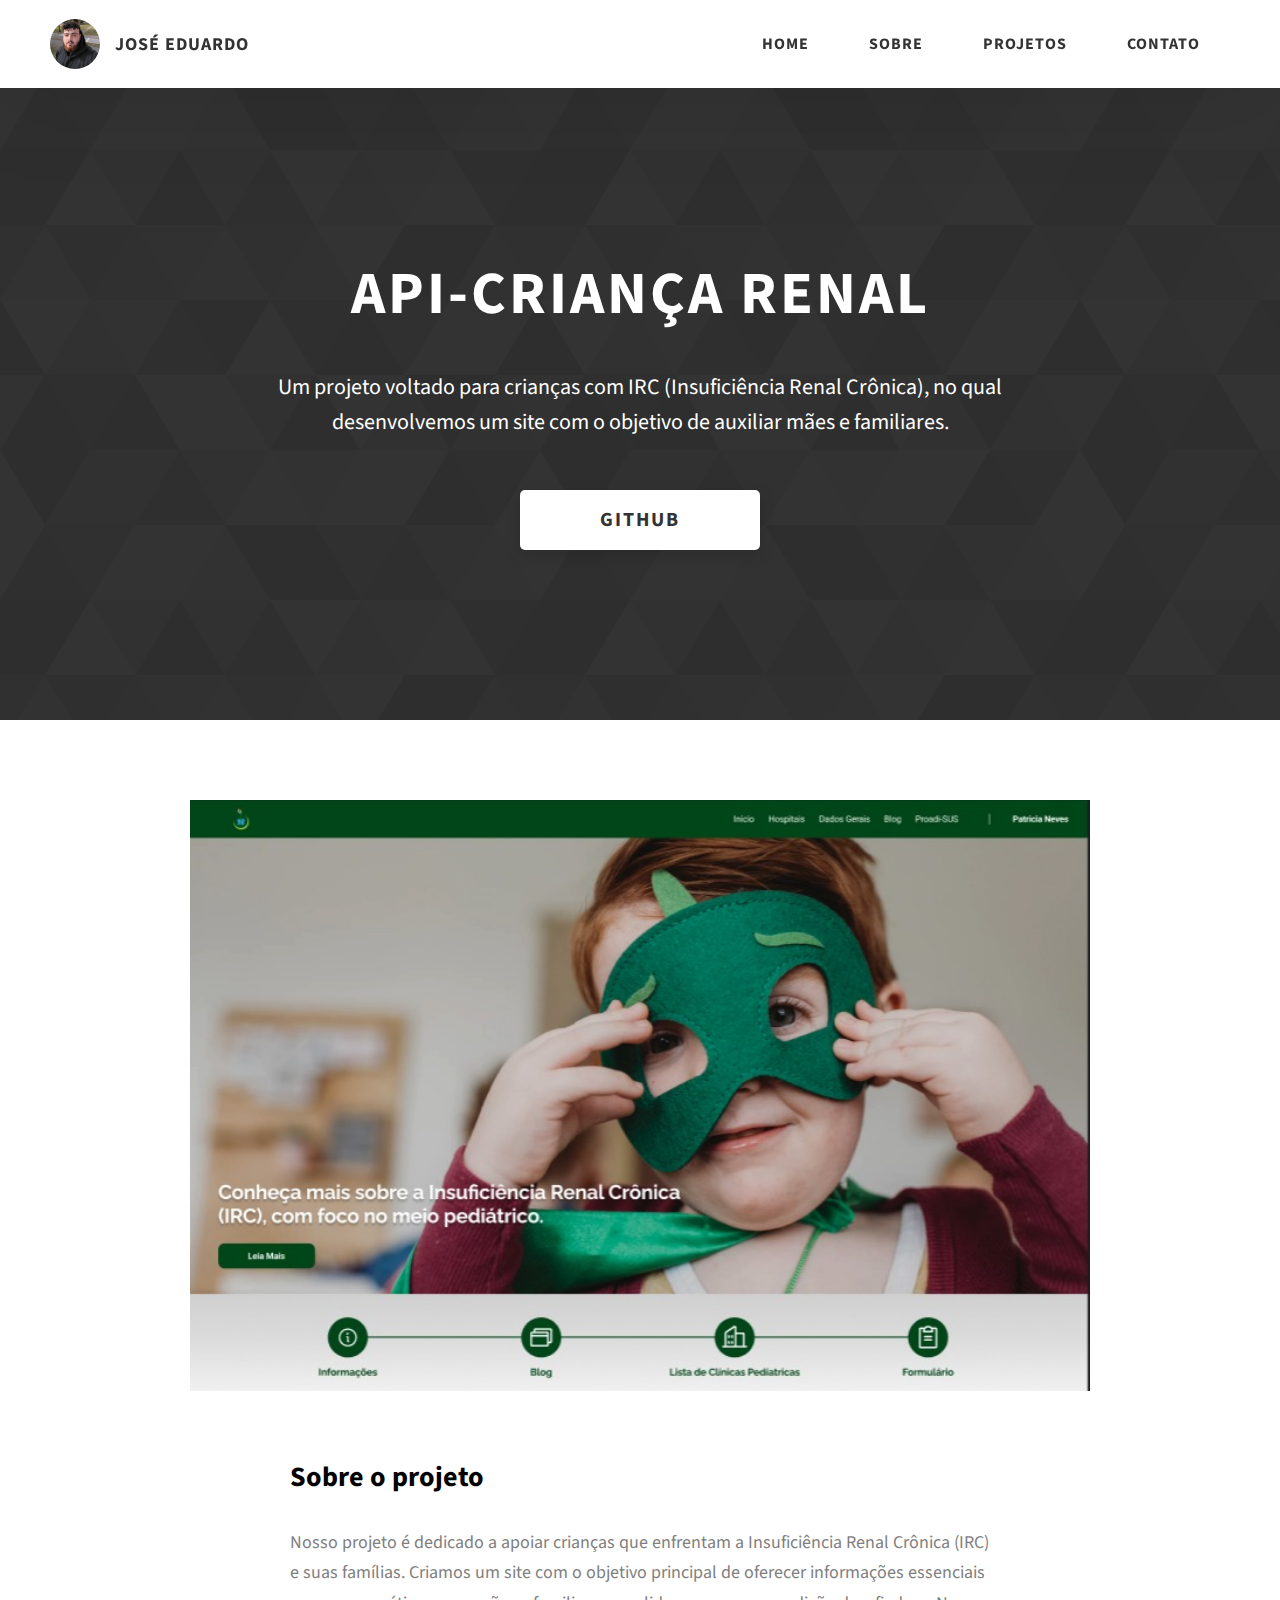
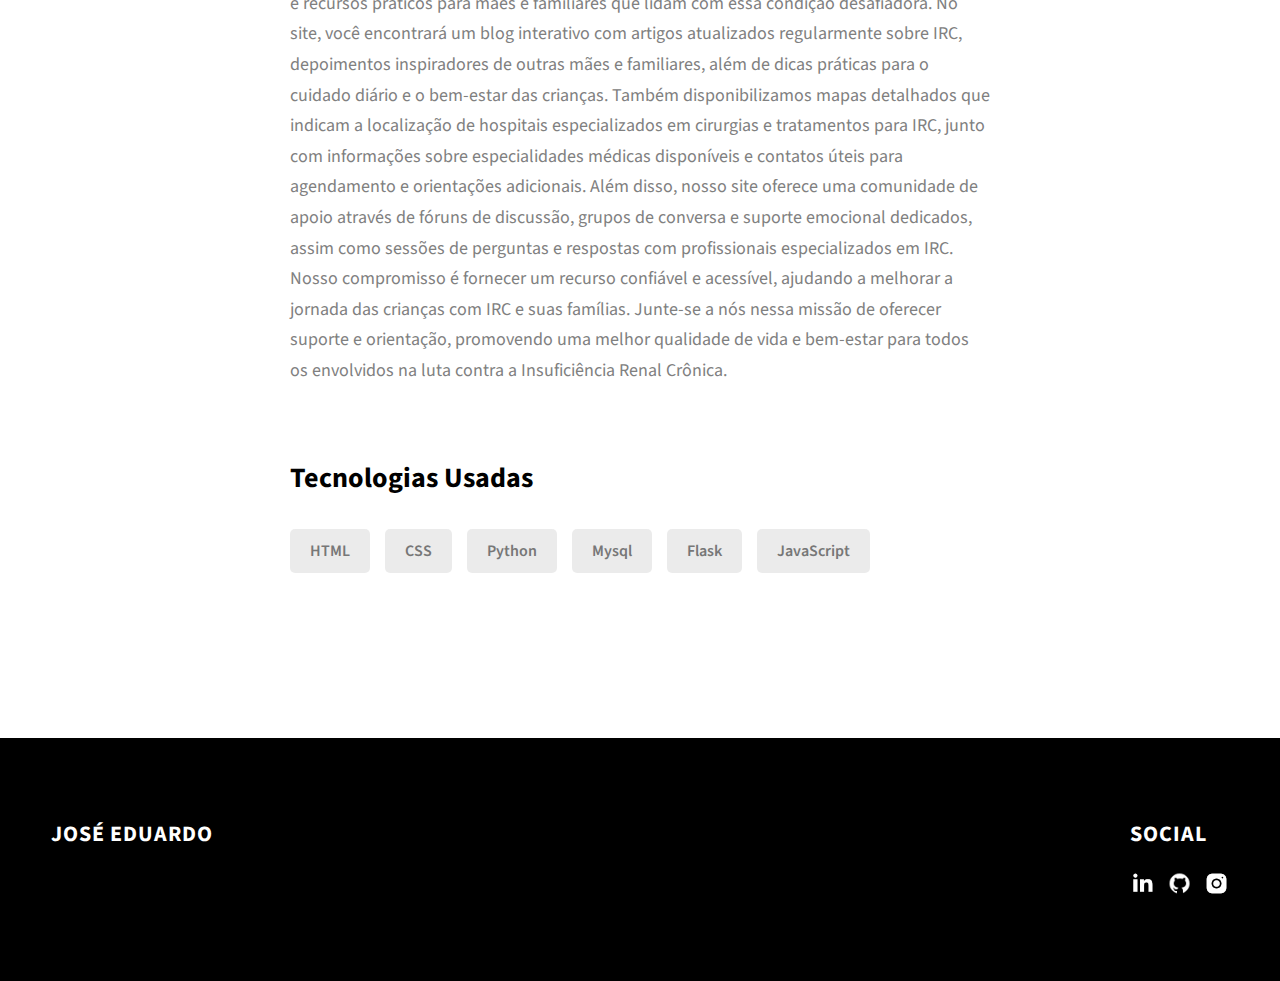
==== project-1.html @ 74ce8f36 "Recriação do Portfólio" ====
<!DOCTYPE html>
<html lang="en">

<head>
  <meta charset="UTF-8" />
  <meta name="viewport" content="width=device-width, initial-scale=1.0" />
  <meta http-equiv="X-UA-Compatible" content="ie=edge" />
  <title>API-Criança Renal</title>
  <meta name="description" content="Case study page of Project" />

  <link rel="stylesheet" href="css/style.css" />

  <link rel="preconnect" href="https://fonts.googleapis.com" />
  <link rel="preconnect" href="https://fonts.gstatic.com" crossorigin />
  <link href="https://fonts.googleapis.com/css2?family=Source+Sans+Pro:wght@400;600;700;900&display=swap"
    rel="stylesheet" />
</head>

<body>
  <header class="header">
    <div class="header__content">
      <div class="header__logo-container">
        <div class="header__logo-img-cont">
          <img src="./assets/jpeg/foto_perfil.jpg" alt="Ram Maheshwari Logo Image" class="header__logo-img" />
        </div>
        <span class="header__logo-sub">José Eduardo</span>
      </div>
      <div class="header__main">
        <ul class="header__links">
          <li class="header__link-wrapper">
            <a href="./index.html" class="header__link"> Home </a>
          </li>
          <li class="header__link-wrapper">
            <a href="./index.html#about" class="header__link">Sobre </a>
          </li>
          <li class="header__link-wrapper">
            <a href="./index.html#projects" class="header__link">
              Projetos
            </a>
          </li>
          <li class="header__link-wrapper">
            <a href="./index.html#contact" class="header__link"> Contato </a>
          </li>
        </ul>
        <div class="header__main-ham-menu-cont">
          <img src="./assets/svg/ham-menu.svg" alt="hamburger menu" class="header__main-ham-menu" />
          <img src="./assets/svg/ham-menu-close.svg" alt="hamburger menu close"
            class="header__main-ham-menu-close d-none" />
        </div>
      </div>
    </div>
    <div class="header__sm-menu">
      <div class="header__sm-menu-content">
        <ul class="header__sm-menu-links">
          <li class="header__sm-menu-link">
            <a href="./index.html"> Home </a>
          </li>

          <li class="header__sm-menu-link">
            <a href="./index.html#about"> Sobre </a>
          </li>

          <li class="header__sm-menu-link">
            <a href="./index.html#projects"> Projetos </a>
          </li>

          <li class="header__sm-menu-link">
            <a href="./index.html#contact"> Contato </a>
          </li>
        </ul>
      </div>
    </div>
  </header>
  <section class="project-cs-hero">
    <div class="project-cs-hero__content">
      <h1 class="heading-primary">API-Criança Renal</h1>
      <div class="project-cs-hero__info">
        <p class="text-primary">
          Um projeto voltado para crianças com IRC (Insuficiência Renal Crônica), no qual desenvolvemos um site com
          o objetivo de auxiliar mães e familiares.
        </p>
      </div>
      <div class="project-cs-hero__cta">
        <a href="https://github.com/Daiene/Pixels" class="btn btn--bg" target="_blank">Github</a>
      </div>
    </div>
  </section>
  <section class="project-details">
    <div class="main-container">
      <div class="project-details__content">
        <div class="project-details__showcase-img-cont">
          <img src="./assets/jpeg/Api-1semestre.jpg" alt="Project Image" class="project-details__showcase-img" />
        </div>
        <div class="project-details__content-main">
          <div class="project-details__desc">
            <h3 class="project-details__content-title">Sobre o projeto</h3>
            <p class="project-details__desc-para">
              Nosso projeto é dedicado a apoiar crianças que enfrentam a Insuficiência Renal Crônica (IRC) e suas
              famílias. Criamos um site com o objetivo principal de oferecer informações essenciais e recursos práticos
              para mães e familiares que lidam com essa condição desafiadora.

              No site, você encontrará um blog interativo com artigos atualizados regularmente sobre IRC, depoimentos
              inspiradores de outras mães e familiares, além de dicas práticas para o cuidado diário e o bem-estar das
              crianças.

              Também disponibilizamos mapas detalhados que indicam a localização de hospitais especializados em
              cirurgias e tratamentos para IRC, junto com informações sobre especialidades médicas disponíveis e
              contatos úteis para agendamento e orientações adicionais.

              Além disso, nosso site oferece uma comunidade de apoio através de fóruns de discussão, grupos de conversa
              e suporte emocional dedicados, assim como sessões de perguntas e respostas com profissionais
              especializados em IRC.

              Nosso compromisso é fornecer um recurso confiável e acessível, ajudando a melhorar a jornada das crianças
              com IRC e suas famílias. Junte-se a nós nessa missão de oferecer suporte e orientação, promovendo uma
              melhor qualidade de vida e bem-estar para todos os envolvidos na luta contra a Insuficiência Renal
              Crônica.







            </p>
          </div>
          <div class="project-details__tools-used">
            <h3 class="project-details__content-title">Tecnologias Usadas</h3>
            <div class="skills">
              <div class="skills__skill">HTML</div>
              <div class="skills__skill">CSS</div>
              <div class="skills__skill">Python</div>
              <div class="skills__skill">Mysql</div>
              <div class="skills__skill">Flask</div>
              <div class="skills__skill">JavaScript</div>
            </div>
          </div>

        </div>
      </div>
    </div>
  </section>
  <footer class="main-footer">
    <div class="main-container">
      <div class="main-footer__upper">
        <div class="main-footer__row main-footer__row-1">
          <h2 class="heading heading-sm main-footer__heading-sm">
            <span>Social</span>
          </h2>
          <div class="main-footer__social-cont">
            <a target="_blank" rel="noreferrer" href="https://www.linkedin.com/in/jos%C3%A9-eduardo-fernandes-pereira-b26517284/">
              <img class="main-footer__icon" src="./assets/png/linkedin-ico.png" alt="icon" />
            </a>
            <a target="_blank" rel="noreferrer" href="https://github.com/ZduardoPereira">
              <img class="main-footer__icon" src="./assets/png/github-ico.png" alt="icon" />
            </a>
            <a target="_blank" rel="noreferrer" href="https://www.instagram.com/jose__eduardo12/">
              <img class="main-footer__icon main-footer__icon--mr-none" src="./assets/png/insta-ico.png" alt="icon" />
            </a>
          </div>
        </div>
        <div class="main-footer__row main-footer__row-2">
          <h4 class="heading heading-sm text-lt">José Eduardo</h4>
          <p class="main-footer__short-desc">

          </p>
        </div>
      </div>
    </div>
  </footer>
  <script src="./index.js"></script>
</body>

</html>
---- css/style.css ----
/*
0 - 600px:      Phone
600 - 900px:    Tablet portrait
900 - 1200px:   Tablet landscape
[1200 - 1800] is where our normal styles apply
1800px + :      Big desktop
$breakpoint arguement choices:
- phone
- tab-port
- tab-land
- big-desktop

Inside media queries 1em is always 16px i.e 1em = 16px at every screen size only inside media queries
*/
*,
*::after,
*::before {
  margin: 0;
  padding: 0;
  box-sizing: inherit;
  font-family: inherit; }

html {
  font-size: 62.5%;
  scroll-behavior: smooth; }
  @media only screen and (max-width: 75em) {
    html {
      font-size: 59%; } }
  @media only screen and (max-width: 56.25em) {
    html {
      font-size: 56%; } }
  @media only screen and (min-width: 112.5em) {
    html {
      font-size: 65%; } }

body {
  box-sizing: border-box;
  position: relative;
  line-height: 1.5;
  font-family: sans-serif;
  overflow-x: hidden;
  overflow-y: scroll;
  font-family: 'Source Sans Pro', sans-serif; }

a {
  text-decoration: none;
  color: inherit; }

li {
  list-style: none; }

input:focus,
button:focus,
a:focus,
textarea:focus {
  outline: none; }

button {
  border: none;
  cursor: pointer; }

textarea {
  resize: none; }

.heading-primary {
  font-size: 6rem;
  text-transform: uppercase;
  letter-spacing: 3px;
  text-align: center; }
  @media only screen and (max-width: 37.5em) {
    .heading-primary {
      font-size: 4.5rem; } }

.heading-sec__mb-bg {
  margin-bottom: 11rem; }
  @media only screen and (max-width: 56.25em) {
    .heading-sec__mb-bg {
      margin-bottom: 8rem; } }

.heading-sec__mb-med {
  margin-bottom: 9rem; }
  @media only screen and (max-width: 56.25em) {
    .heading-sec__mb-med {
      margin-bottom: 8rem; } }

.heading-sec__main {
  display: block;
  font-size: 4rem;
  text-transform: uppercase;
  letter-spacing: 1px;
  letter-spacing: 3px;
  text-align: center;
  margin-bottom: 3.5rem;
  position: relative; }
  .heading-sec__main--lt {
    color: #fff; }
    .heading-sec__main--lt::after {
      content: '';
      background: #fff !important; }
  .heading-sec__main::after {
    content: '';
    position: absolute;
    top: calc(100% + 1.5rem);
    height: 5px;
    width: 3rem;
    background: #000000;
    left: 50%;
    transform: translateX(-50%);
    border-radius: 5px; }
    @media only screen and (max-width: 37.5em) {
      .heading-sec__main::after {
        top: calc(100% + 1.2rem); } }

.heading-sec__sub {
  display: block;
  text-align: center;
  color: #777;
  font-size: 2rem;
  font-weight: 500;
  max-width: 80rem;
  margin: auto;
  line-height: 1.6; }
  @media only screen and (max-width: 37.5em) {
    .heading-sec__sub {
      font-size: 1.8rem; } }
  .heading-sec__sub--lt {
    color: #eee; }

.heading-sm {
  font-size: 2.2rem;
  text-transform: uppercase;
  letter-spacing: 1px; }

.main-container {
  max-width: 120rem;
  margin: auto;
  width: 92%; }

.btn {
  background: #fff;
  color: #333;
  text-transform: uppercase;
  letter-spacing: 2px;
  display: inline-block;
  font-weight: 700;
  border-radius: 5px;
  box-shadow: 0 5px 15px 0 rgba(0, 0, 0, 0.15);
  transition: transform .3s; }
  .btn:hover {
    transform: translateY(-3px); }
  .btn--bg {
    padding: 1.5rem 8rem;
    font-size: 2rem; }
  .btn--med {
    padding: 1.5rem 5rem;
    font-size: 1.6rem; }
  .btn--theme {
    background: #000000;
    color: #fff; }
  .btn--theme-inv {
    color: #000000;
    background: #fff;
    border: 2px solid #000000;
    box-shadow: none;
    padding: calc(1.5rem - 2px) calc(5rem - 2px); }

.sec-pad {
  padding: 12rem 0; }
  @media only screen and (max-width: 56.25em) {
    .sec-pad {
      padding: 8rem 0; } }

.text-primary {
  color: #fff;
  font-size: 2.2rem;
  text-align: center;
  width: 100%;
  line-height: 1.6; }
  @media only screen and (max-width: 37.5em) {
    .text-primary {
      font-size: 2rem; } }

.d-none {
  display: none; }

.home-hero {
  color: #fff;
  background: linear-gradient(to right, rgba(0, 0, 0, 0.8), rgba(0, 0, 0, 0.8)), url(../../assets/svg/common-bg.svg);
  background-position: center;
  height: 100vh;
  min-height: 80rem;
  max-height: 120rem;
  position: relative; }
  @media only screen and (max-width: 37.5em) {
    .home-hero {
      height: unset;
      min-height: unset; } }
  .home-hero__socials {
    position: absolute;
    top: 50%;
    border: 2px solid #eee;
    border-left: 2px solid #eee;
    transform: translateY(-50%); }
    @media only screen and (max-width: 56.25em) {
      .home-hero__socials {
        display: none; } }
  .home-hero__mouse-scroll-cont {
    position: absolute;
    bottom: 3%;
    left: 50%;
    transform: translateX(-50%); }
    @media only screen and (max-width: 37.5em) {
      .home-hero__mouse-scroll-cont {
        display: none; } }
  .home-hero__social {
    width: 5rem; }
  .home-hero__social-icon-link {
    width: 100%;
    display: block;
    padding: 1.2rem;
    border-bottom: 2px solid #eee;
    transition: background .3s; }
    .home-hero__social-icon-link:hover {
      background: rgba(255, 255, 255, 0.1); }
    .home-hero__social-icon-link--bd-none {
      border-bottom: 0; }
  .home-hero__social-icon {
    width: 100%; }
  .home-hero__content {
    position: absolute;
    top: 50%;
    left: 50%;
    transform: translate(-50%, -50%);
    max-width: 90rem;
    width: 92%; }
    @media only screen and (max-width: 37.5em) {
      .home-hero__content {
        padding: 19rem 0 13rem 0;
        margin: auto;
        position: static;
        transform: translate(0, 0); } }
  .home-hero__info {
    margin: 3rem auto 0 auto;
    max-width: 80rem; }
  .home-hero__cta {
    margin-top: 5rem;
    text-align: center; }

.about {
  background: #fafafa; }
  .about__content {
    display: grid;
    grid-template-columns: 1fr 1fr;
    grid-gap: 10rem; }
    @media only screen and (max-width: 56.25em) {
      .about__content {
        grid-template-columns: 1fr;
        grid-gap: 8rem; } }
    .about__content-title {
      font-weight: 700;
      font-size: 2.8rem;
      margin-bottom: 3rem; }
      @media only screen and (max-width: 37.5em) {
        .about__content-title {
          font-size: 2.4rem; } }
    .about__content-details-para {
      font-size: 1.8rem;
      color: grey;
      max-width: 60rem;
      line-height: 1.7;
      margin-bottom: 1rem; }
      .about__content-details-para--hl {
        font-weight: 700;
        margin: 0 3px; }
      .about__content-details-para:last-child {
        margin-bottom: 4rem; }

.projects__row {
  display: grid;
  grid-template-columns: 1.5fr 1fr;
  grid-gap: 5rem;
  margin-bottom: 11rem; }
  @media only screen and (max-width: 56.25em) {
    .projects__row {
      grid-template-columns: 1fr;
      grid-gap: 2rem;
      margin-bottom: 8rem; } }
  @media only screen and (max-width: 56.25em) {
    .projects__row {
      text-align: center; } }
  .projects__row:last-child {
    margin-bottom: 0; }
  .projects__row-img-cont {
    overflow: hidden; }
  .projects__row-img {
    width: 100%;
    display: block;
    object-fit: cover; }
  .projects__row-content {
    padding: 2rem 0;
    display: flex;
    justify-content: center;
    flex-direction: column;
    align-items: flex-start; }
    @media only screen and (max-width: 56.25em) {
      .projects__row-content {
        align-items: center; } }
    .projects__row-content-title {
      font-weight: 700;
      font-size: 2.8rem;
      margin-bottom: 2rem; }
      @media only screen and (max-width: 37.5em) {
        .projects__row-content-title {
          font-size: 2.4rem; } }
    .projects__row-content-desc {
      font-size: 1.8rem;
      color: grey;
      max-width: 60rem;
      line-height: 1.7;
      margin-bottom: 3rem; }
      @media only screen and (max-width: 37.5em) {
        .projects__row-content-desc {
          font-size: 1.7rem; } }

.contact {
  background: linear-gradient(to right, rgba(0, 0, 0, 0.8), rgba(0, 0, 0, 0.8)), url(../../assets/svg/common-bg.svg);
  background-size: cover;
  background-position: center; }
  .contact__form-container {
    box-shadow: 0 0 10px rgba(0, 0, 0, 0.1);
    background: white;
    padding: 4rem;
    margin-top: 6rem;
    max-width: 80rem;
    text-align: right;
    width: 95%;
    border-radius: 5px;
    margin: 5rem auto 0 auto; }
    @media only screen and (max-width: 37.5em) {
      .contact__form-container {
        padding: 3rem; } }
  .contact__form-field {
    margin-bottom: 4rem; }
    @media only screen and (max-width: 37.5em) {
      .contact__form-field {
        margin-bottom: 3rem; } }
  .contact__form-label {
    color: #666;
    font-size: 1.4rem;
    letter-spacing: 1px;
    font-weight: 700;
    margin-bottom: 1rem;
    display: block;
    text-align: left; }
  .contact__form-input {
    color: #333;
    padding: 2rem;
    width: 100%;
    border: 1px solid #ebebeb;
    font-size: 1.6rem;
    letter-spacing: 0px;
    background: #f0f0f0;
    border-radius: 5px;
    font-weight: 600;
    /* Code for Modern Browsers */
    /* Code for WebKit, Blink, Edge */
    /* Code for Internet Explorer 10-11 */
    /* Code for Microsoft Edge */
    /* Code for Mozilla Firefox 4 to 18 */
    /* Code for Mozilla Firefox 19+ */ }
    .contact__form-input::placeholder {
      color: #999;
      font-weight: 600;
      font-size: 1.6rem; }
    .contact__form-input::-webkit-input-placeholder {
      color: #999;
      font-weight: 600;
      font-size: 1.6rem; }
    .contact__form-input:-ms-input-placeholder {
      color: #999;
      font-weight: 600;
      font-size: 1.6rem; }
    .contact__form-input::-ms-input-placeholder {
      color: #999;
      font-weight: 600;
      font-size: 1.6rem; }
    .contact__form-input:-moz-placeholder {
      opacity: 1;
      color: #999;
      font-weight: 600;
      font-size: 1.6rem; }
    .contact__form-input::-moz-placeholder {
      opacity: 1;
      color: #999;
      font-weight: 600;
      font-size: 1.6rem; }
  .contact__btn {
    width: 30%;
    padding: 2rem 4rem;
    font-size: 1.6rem; }
    @media only screen and (max-width: 37.5em) {
      .contact__btn {
        width: 100%; } }

.project-cs-hero {
  color: #fff;
  background: linear-gradient(to right, rgba(0, 0, 0, 0.8), rgba(0, 0, 0, 0.8)), url(../../assets/svg/common-bg.svg);
  background-size: cover;
  background-position: center;
  position: relative; }
  @media only screen and (max-width: 37.5em) {
    .project-cs-hero {
      height: unset;
      min-height: unset; } }
  .project-cs-hero__content {
    padding: 25rem 0 17rem 0;
    max-width: 90rem;
    width: 92%;
    margin: auto; }
    @media only screen and (max-width: 37.5em) {
      .project-cs-hero__content {
        padding: 19rem 0 13rem 0;
        margin: auto;
        position: static;
        transform: translate(0, 0); } }
  .project-cs-hero__info {
    margin: 3rem auto 0 auto;
    max-width: 80rem; }
  .project-cs-hero__cta {
    margin-top: 5rem;
    text-align: center; }

.project-details__content {
  padding: 8rem 0;
  max-width: 90rem;
  margin: auto; }
  .project-details__content-title {
    font-weight: 700;
    font-size: 2.8rem;
    margin-bottom: 3rem; }
    @media only screen and (max-width: 37.5em) {
      .project-details__content-title {
        font-size: 2.4rem; } }

.project-details__showcase-img-cont {
  width: 100%;
  margin-bottom: 6rem; }

.project-details__showcase-img {
  width: 100%; }

.project-details__content-main {
  width: 100%;
  max-width: 70rem;
  margin: auto; }

.project-details__desc {
  margin: 0 0 7rem 0; }
  .project-details__desc-para {
    font-size: 1.8rem;
    line-height: 1.7;
    color: grey;
    margin-bottom: 2rem; }

.project-details__tools-used {
  margin: 0 0 7rem 0; }
  .project-details__tools-used-list {
    display: flex;
    flex-wrap: wrap; }
  .project-details__tools-used-item {
    padding: 1rem 2rem;
    margin-bottom: 1.5rem;
    margin-right: 1.5rem;
    font-size: 1.6rem;
    background: rgba(153, 153, 153, 0.2);
    border-radius: 5px;
    font-weight: 600;
    color: #777; }

.project-details__links {
  margin: 0 0; }
  .project-details__links-btn {
    margin-right: 2rem; }
    @media only screen and (max-width: 37.5em) {
      .project-details__links-btn {
        margin-right: 0;
        width: 70%;
        margin-bottom: 2rem;
        text-align: center; } }
    .project-details__links-btn:last-child {
      margin: 0; }
      @media only screen and (max-width: 37.5em) {
        .project-details__links-btn:last-child {
          margin: 0; } }

.header {
  position: fixed;
  width: 100%;
  z-index: 1000;
  background: #000;
  background: #fff;
  box-shadow: 0 10px 100px rgba(0, 0, 0, 0.1); }
  .header__content {
    display: flex;
    align-items: center;
    justify-content: space-between;
    padding: 1rem 5rem; }
    @media only screen and (max-width: 56.25em) {
      .header__content {
        padding: 0 2rem; } }
  .header__logo-container {
    display: flex;
    align-items: center;
    cursor: pointer;
    color: #333;
    transition: color .3s; }
    .header__logo-container:hover {
      color: #0062b9; }
  .header__logo-img-cont {
    width: 5rem;
    height: 5rem;
    border-radius: 50px;
    overflow: hidden;
    margin-right: 1.5rem;
    background: #0062b9; }
    @media only screen and (max-width: 56.25em) {
      .header__logo-img-cont {
        width: 4.5rem;
        height: 4.5rem;
        margin-right: 1.2rem; } }
  .header__logo-img {
    width: 100%;
    height: 100%;
    object-fit: cover;
    object-position: center;
    display: block; }
  .header__logo-sub {
    font-size: 1.8rem;
    text-transform: uppercase;
    font-weight: 700;
    letter-spacing: 1px; }
  .header__links {
    display: flex; }
    @media only screen and (max-width: 37.5em) {
      .header__links {
        display: none; } }
  .header__link {
    padding: 2.2rem 3rem;
    display: inline-block;
    font-size: 1.6rem;
    color: #333;
    text-transform: uppercase;
    letter-spacing: 1px;
    font-weight: 700;
    transition: color .3s; }
    .header__link:hover {
      color: #0062b9; }
    @media only screen and (max-width: 56.25em) {
      .header__link {
        padding: 3rem 1.8rem;
        font-size: 1.5rem; } }
  .header__main-ham-menu-cont {
    display: none;
    width: 3rem;
    padding: 2.2rem 0; }
    @media only screen and (max-width: 37.5em) {
      .header__main-ham-menu-cont {
        display: block; } }
  .header__main-ham-menu {
    width: 100%; }
  .header__main-ham-menu-close {
    width: 100%; }
  .header__sm-menu {
    background: #fff;
    position: absolute;
    width: 100%;
    top: 100%;
    visibility: hidden;
    opacity: 0;
    transition: all .3s;
    box-shadow: 0px 5px 5px 0px rgba(0, 0, 0, 0.1);
    -webkit-box-shadow: 0px 5px 5px 0px rgba(0, 0, 0, 0.1);
    -moz-box-shadow: 0px 5px 5px 0px rgba(0, 0, 0, 0.1); }
    .header__sm-menu--active {
      visibility: hidden;
      opacity: 0; }
      @media only screen and (max-width: 37.5em) {
        .header__sm-menu--active {
          visibility: visible;
          opacity: 1; } }
  .header__sm-menu-link a {
    display: block;
    text-decoration: none;
    padding: 2.5rem 3rem;
    font-size: 1.6rem;
    color: #333;
    text-align: right;
    border-bottom: 1px solid #eee;
    font-weight: 700;
    text-transform: uppercase;
    letter-spacing: 2px;
    transition: color .3s; }
    .header__sm-menu-link a:hover {
      color: #0062b9; }
  .header__sm-menu-link:first-child a {
    border-top: 1px solid #eee; }
  .header__sm-menu-link-last {
    border-bottom: 0; }

.main-footer {
  background: #000;
  color: #fff; }
  .main-footer__upper {
    display: flex;
    justify-content: space-between;
    padding: 8rem 0; }
    @media only screen and (max-width: 56.25em) {
      .main-footer__upper {
        padding: 6rem 0; } }
    @media only screen and (max-width: 37.5em) {
      .main-footer__upper {
        display: block; } }
  .main-footer__row-1 {
    order: 2; }
    @media only screen and (max-width: 56.25em) {
      .main-footer__row-1 {
        margin-bottom: 5rem; } }
  .main-footer__row-2 {
    width: 40%;
    order: 1;
    max-width: 50rem; }
    @media only screen and (max-width: 56.25em) {
      .main-footer__row-2 {
        width: 100%; } }
  .main-footer__short-desc {
    margin-top: 2rem;
    color: #eee;
    font-size: 1.5rem;
    line-height: 1.7; }
  .main-footer__social-cont {
    margin-top: 2rem; }
  .main-footer__icon {
    margin-right: 1rem;
    width: 2.5rem; }
    .main-footer__icon--mr-none {
      margin-right: 0; }
  .main-footer__lower {
    padding: 4rem 0;
    border-top: 1px solid #444;
    color: #eee;
    font-size: 1.2rem;
    text-align: left;
    text-align: center; }
    .main-footer__lower a {
      text-decoration: underline;
      font-weight: bold;
      margin-left: 2px; }
    @media only screen and (max-width: 56.25em) {
      .main-footer__lower {
        padding: 3.5rem 0; } }

.skills {
  display: flex;
  flex-wrap: wrap; }
  .skills__skill {
    padding: 1rem 2rem;
    margin-bottom: 1.5rem;
    margin-right: 1.5rem;
    font-size: 1.6rem;
    background: rgba(153, 153, 153, 0.2);
    border-radius: 5px;
    font-weight: 600;
    color: #777; }

.mouse {
  width: 25px;
  height: 40px;
  border: 2px solid #eee;
  border-radius: 60px;
  position: relative;
  overflow: hidden; }
  .mouse::before {
    content: '';
    width: 5px;
    height: 5px;
    position: absolute;
    top: 7px;
    left: 50%;
    transform: translateX(-50%);
    background-color: #eee;
    border-radius: 50%;
    opacity: 1;
    animation: wheel 1.3s infinite;
    -webkit-animation: wheel 1.3s infinite; }

@keyframes wheel {
  to {
    opacity: 0;
    top: 27px; } }

@-webkit-keyframes wheel {
  to {
    opacity: 0;
    top: 27px; } }
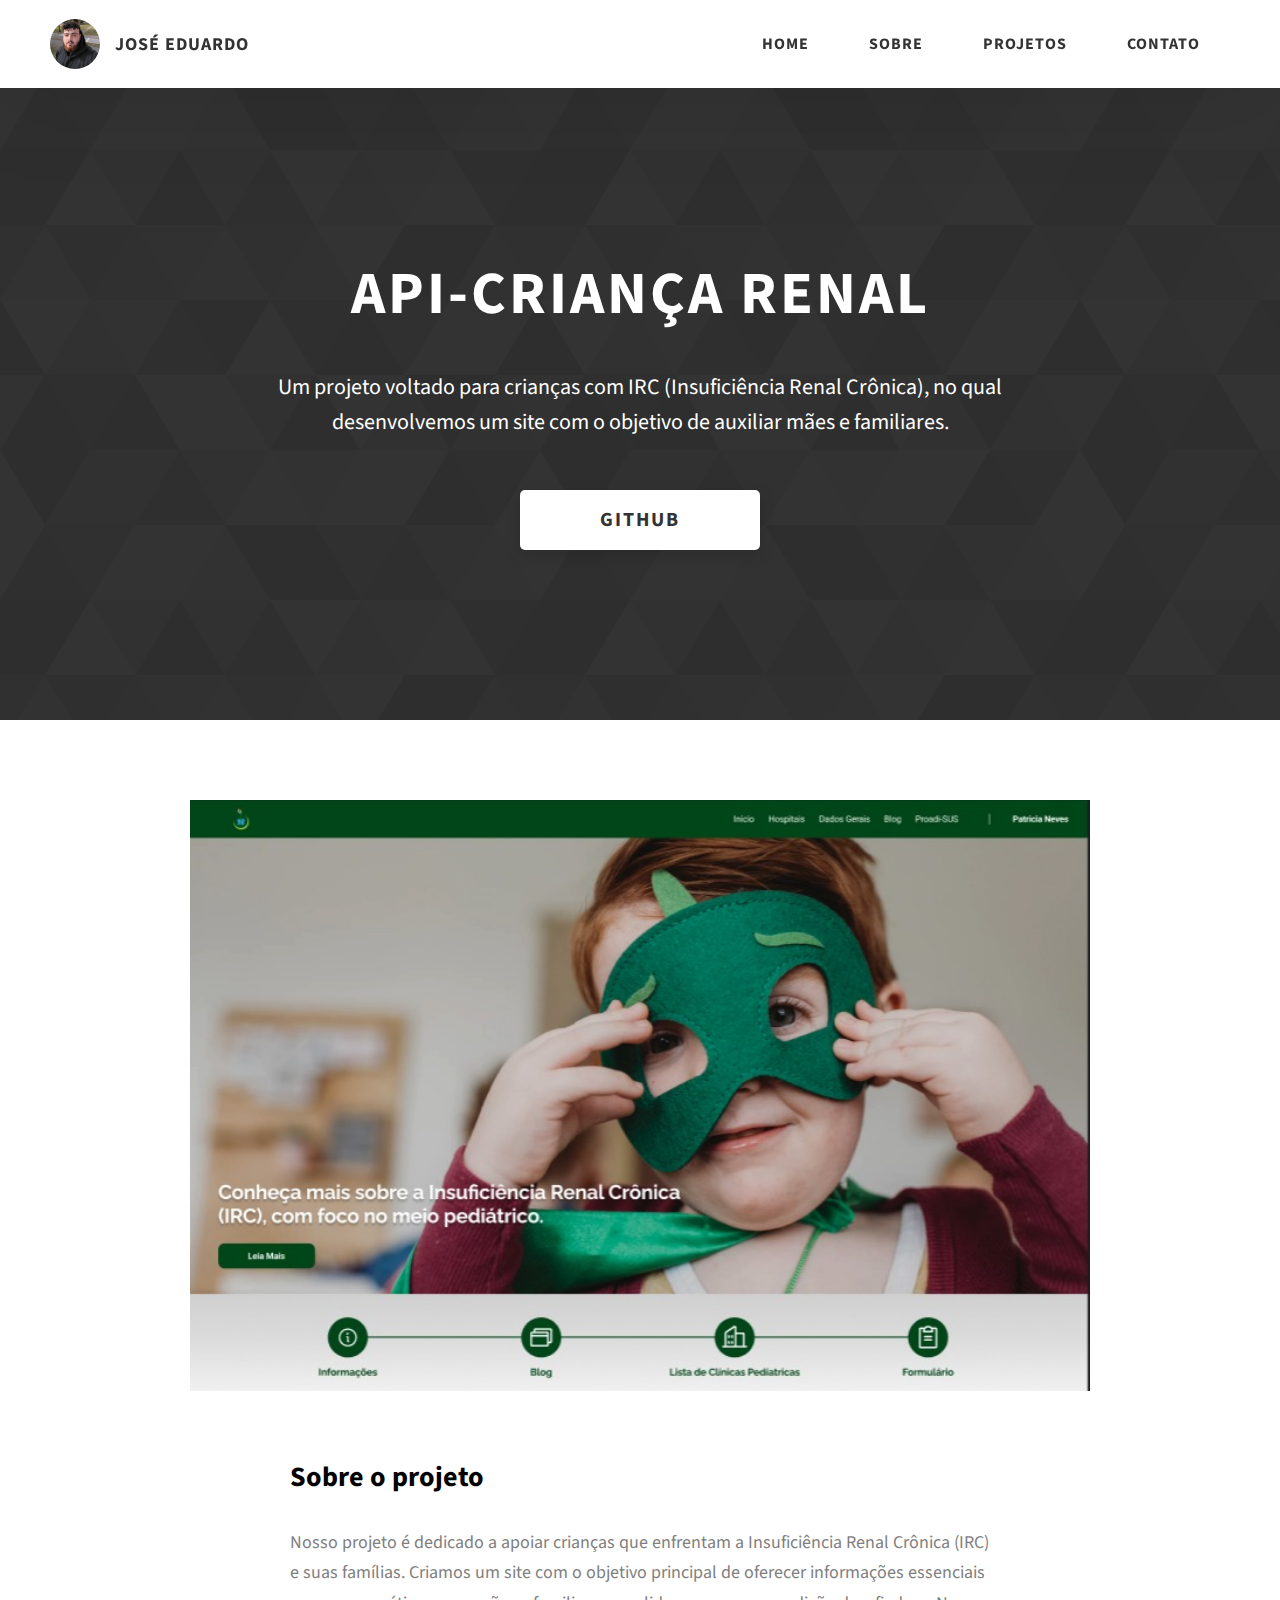
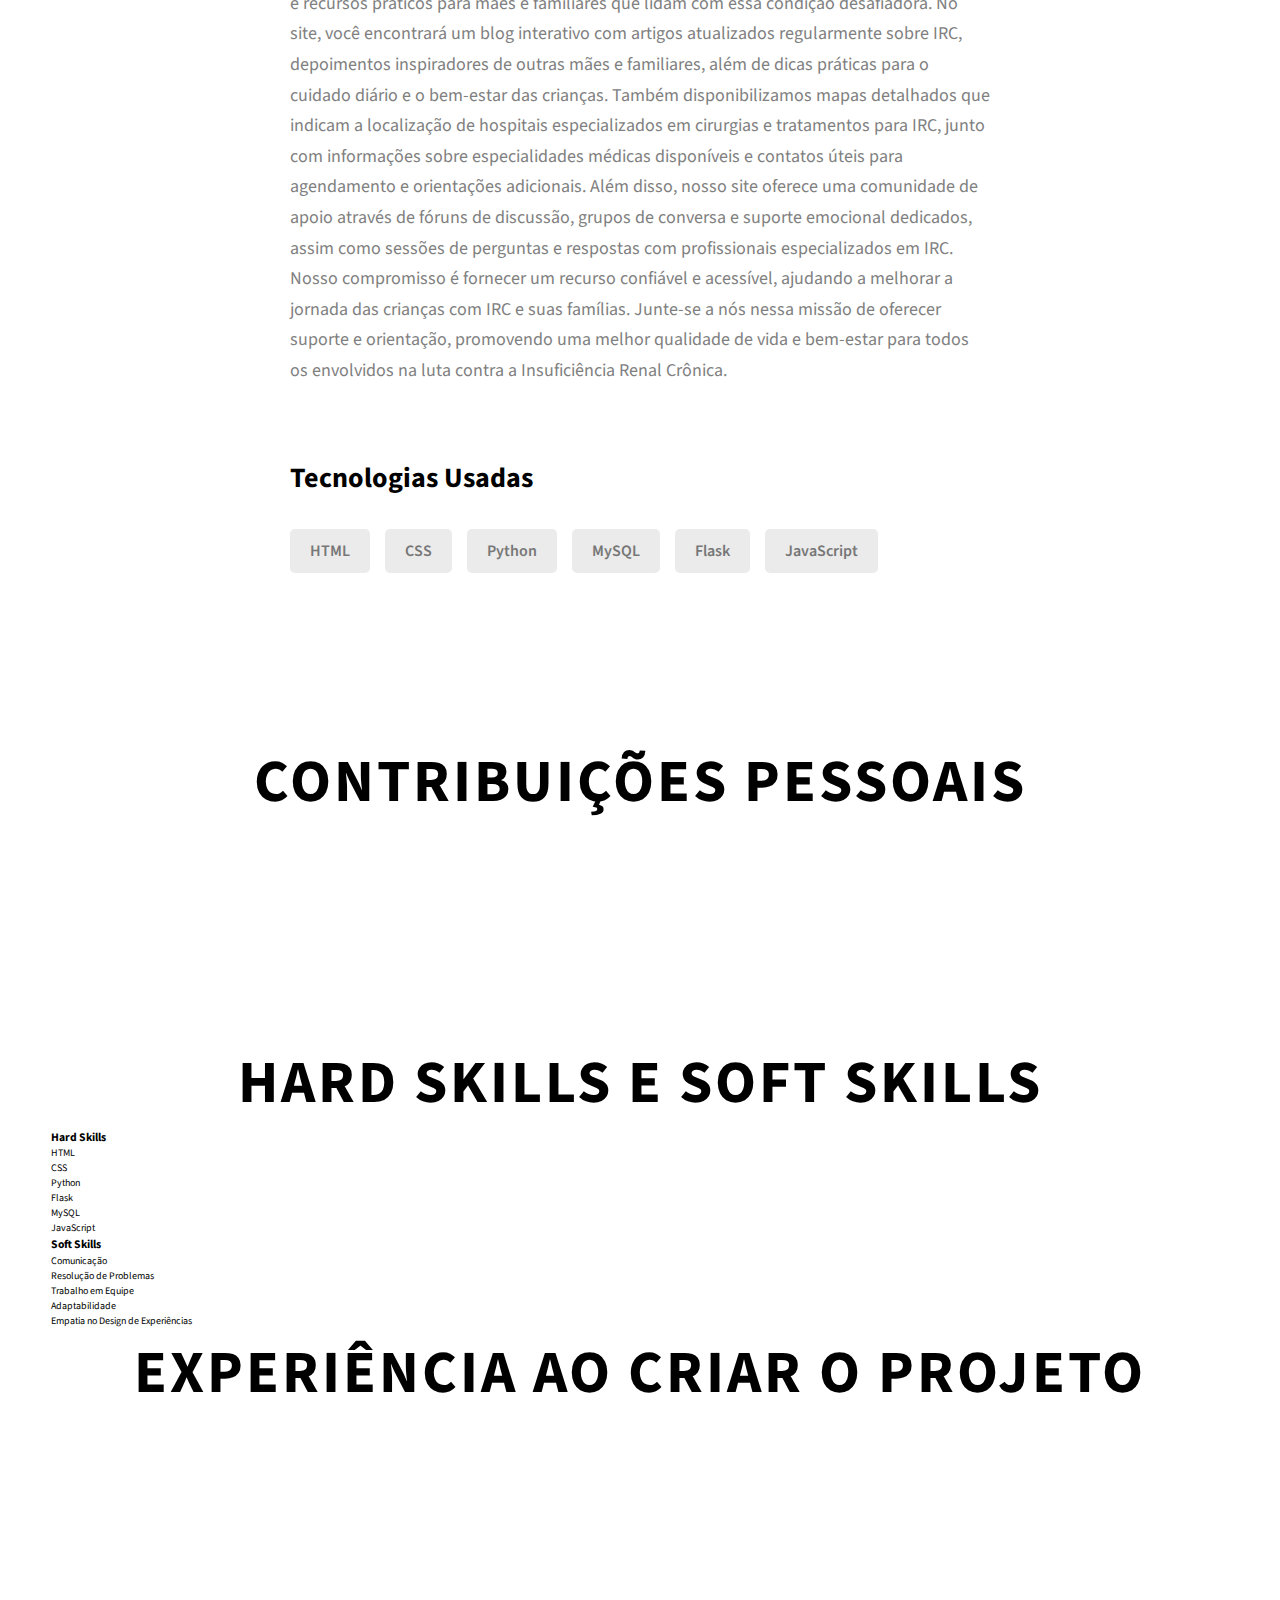
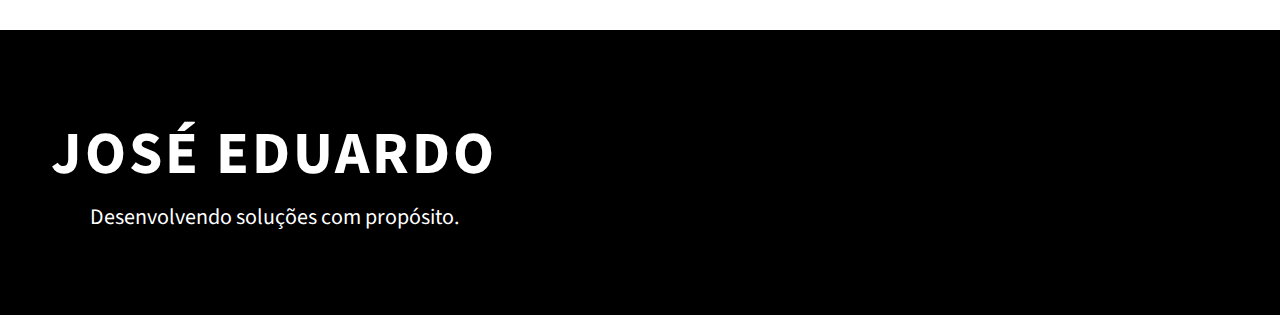
==== commit 4c12f37d: "Arrumando projeto 1" ====
--- a/project-1.html
+++ b/project-1.html
@@ -12,8 +12,7 @@
 
   <link rel="preconnect" href="https://fonts.googleapis.com" />
   <link rel="preconnect" href="https://fonts.gstatic.com" crossorigin />
-  <link href="https://fonts.googleapis.com/css2?family=Source+Sans+Pro:wght@400;600;700;900&display=swap"
-    rel="stylesheet" />
+  <link href="https://fonts.googleapis.com/css2?family=Source+Sans+Pro:wght@400;600;700;900&display=swap" rel="stylesheet" />
 </head>
 
 <body>
@@ -34,9 +33,7 @@
             <a href="./index.html#about" class="header__link">Sobre </a>
           </li>
           <li class="header__link-wrapper">
-            <a href="./index.html#projects" class="header__link">
-              Projetos
-            </a>
+            <a href="./index.html#projects" class="header__link"> Projetos </a>
           </li>
           <li class="header__link-wrapper">
             <a href="./index.html#contact" class="header__link"> Contato </a>
@@ -44,8 +41,7 @@
         </ul>
         <div class="header__main-ham-menu-cont">
           <img src="./assets/svg/ham-menu.svg" alt="hamburger menu" class="header__main-ham-menu" />
-          <img src="./assets/svg/ham-menu-close.svg" alt="hamburger menu close"
-            class="header__main-ham-menu-close d-none" />
+          <img src="./assets/svg/ham-menu-close.svg" alt="hamburger menu close" class="header__main-ham-menu-close d-none" />
         </div>
       </div>
     </div>
@@ -71,6 +67,7 @@
       </div>
     </div>
   </header>
+
   <section class="project-cs-hero">
     <div class="project-cs-hero__content">
       <h1 class="heading-primary">API-Criança Renal</h1>
@@ -85,6 +82,7 @@
       </div>
     </div>
   </section>
+
   <section class="project-details">
     <div class="main-container">
       <div class="project-details__content">
@@ -115,13 +113,6 @@
               com IRC e suas famílias. Junte-se a nós nessa missão de oferecer suporte e orientação, promovendo uma
               melhor qualidade de vida e bem-estar para todos os envolvidos na luta contra a Insuficiência Renal
               Crônica.
-
-
-
-
-
-
-
             </p>
           </div>
           <div class="project-details__tools-used">
@@ -130,45 +121,85 @@
               <div class="skills__skill">HTML</div>
               <div class="skills__skill">CSS</div>
               <div class="skills__skill">Python</div>
-              <div class="skills__skill">Mysql</div>
+              <div class="skills__skill">MySQL</div>
               <div class="skills__skill">Flask</div>
               <div class="skills__skill">JavaScript</div>
             </div>
           </div>
-
-        </div>
-      </div>
-    </div>
-  </section>
+        </div>
+      </div>
+    </div>
+  </section>
+
+  <section class="project-contributions">
+    <div class="main-container">
+      <h2 class="heading-primary">Contribuições Pessoais</h2>
+      <p class="text-primary">
+        Durante o desenvolvimento da API para o projeto "Criança Renal", contribui com análises e soluções que sempre
+        colocaram a experiência do usuário e a integração eficiente entre sistemas em primeiro lugar. 
+        Tive como foco principal simplificar o acesso às informações críticas para famílias que lidam com a insuficiência renal crônica.
+      </p>
+      <p class="text-primary">
+        Pesquisei formas de balanceamento de carga e otimizei a infraestrutura técnica para garantir que o site 
+        fosse altamente acessível, mesmo durante períodos de alto tráfego. Essas contribuições ajudaram a criar uma 
+        experiência mais confiável e eficiente para todos os usuários.
+      </p>
+    </div>
+  </section>
+
+  <section class="project-skills">
+    <div class="main-container">
+      <h2 class="heading-primary">Hard Skills e Soft Skills</h2>
+      <div class="skills-section">
+        <h3>Hard Skills</h3>
+        <ul class="skills-list">
+          <li>HTML</li>
+          <li>CSS</li>
+          <li>Python</li>
+          <li>Flask</li>
+          <li>MySQL</li>
+          <li>JavaScript</li>
+        </ul>
+      </div>
+      <div class="skills-section">
+        <h3>Soft Skills</h3>
+        <ul class="skills-list">
+          <li>Comunicação</li>
+          <li>Resolução de Problemas</li>
+          <li>Trabalho em Equipe</li>
+          <li>Adaptabilidade</li>
+          <li>Empatia no Design de Experiências</li>
+        </ul>
+      </div>
+    </div>
+  </section>
+
+  <section class="project-experience">
+    <div class="main-container">
+      <h2 class="heading-primary">Experiência ao Criar o Projeto</h2>
+      <p class="text-primary">
+        A criação do projeto "API-Criança Renal" foi uma jornada repleta de aprendizados e desafios. Desde o
+        planejamento até a execução, foi essencial considerar as necessidades de mães e familiares que enfrentam
+        dificuldades diárias ao cuidar de crianças com insuficiência renal crônica.
+      </p>
+      <p class="text-primary">
+        Trabalhar nesse projeto me ensinou a importância de criar interfaces acessíveis e amigáveis, além de
+        implementar soluções tecnológicas que realmente impactassem positivamente a vida dos usuários. 
+        Foi uma experiência enriquecedora que reforçou meu compromisso com a aplicação de tecnologia em projetos sociais.
+      </p>
+    </div>
+  </section>
+
   <footer class="main-footer">
     <div class="main-container">
       <div class="main-footer__upper">
         <div class="main-footer__row main-footer__row-1">
-          <h2 class="heading heading-sm main-footer__heading-sm">
-            <span>Social</span>
-          </h2>
-          <div class="main-footer__social-cont">
-            <a target="_blank" rel="noreferrer" href="https://www.linkedin.com/in/jos%C3%A9-eduardo-fernandes-pereira-b26517284/">
-              <img class="main-footer__icon" src="./assets/png/linkedin-ico.png" alt="icon" />
-            </a>
-            <a target="_blank" rel="noreferrer" href="https://github.com/ZduardoPereira">
-              <img class="main-footer__icon" src="./assets/png/github-ico.png" alt="icon" />
-            </a>
-            <a target="_blank" rel="noreferrer" href="https://www.instagram.com/jose__eduardo12/">
-              <img class="main-footer__icon main-footer__icon--mr-none" src="./assets/png/insta-ico.png" alt="icon" />
-            </a>
-          </div>
-        </div>
-        <div class="main-footer__row main-footer__row-2">
-          <h4 class="heading heading-sm text-lt">José Eduardo</h4>
-          <p class="main-footer__short-desc">
-
-          </p>
+          <h2 class="heading-primary">José Eduardo</h2>
+          <p class="text-primary">Desenvolvendo soluções com propósito.</p>
         </div>
       </div>
     </div>
   </footer>
-  <script src="./index.js"></script>
 </body>
 
-</html>+</html>
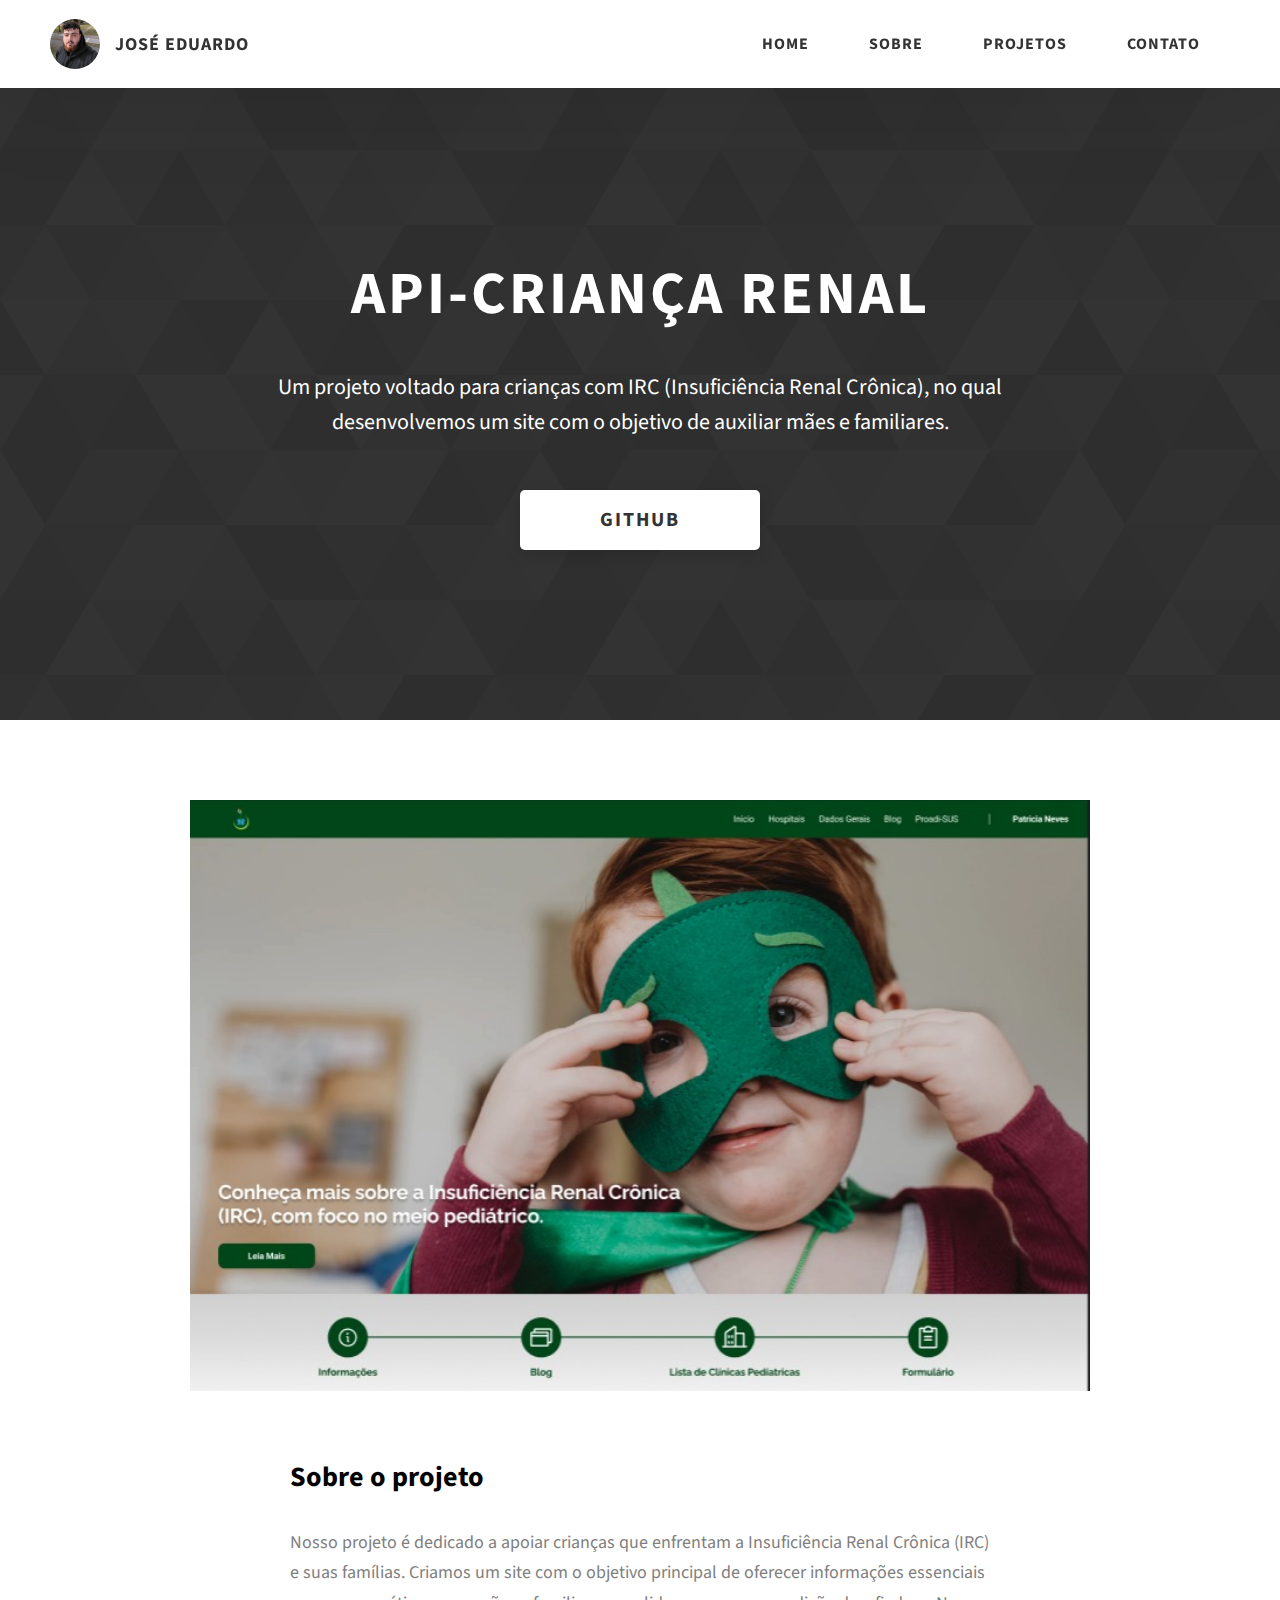
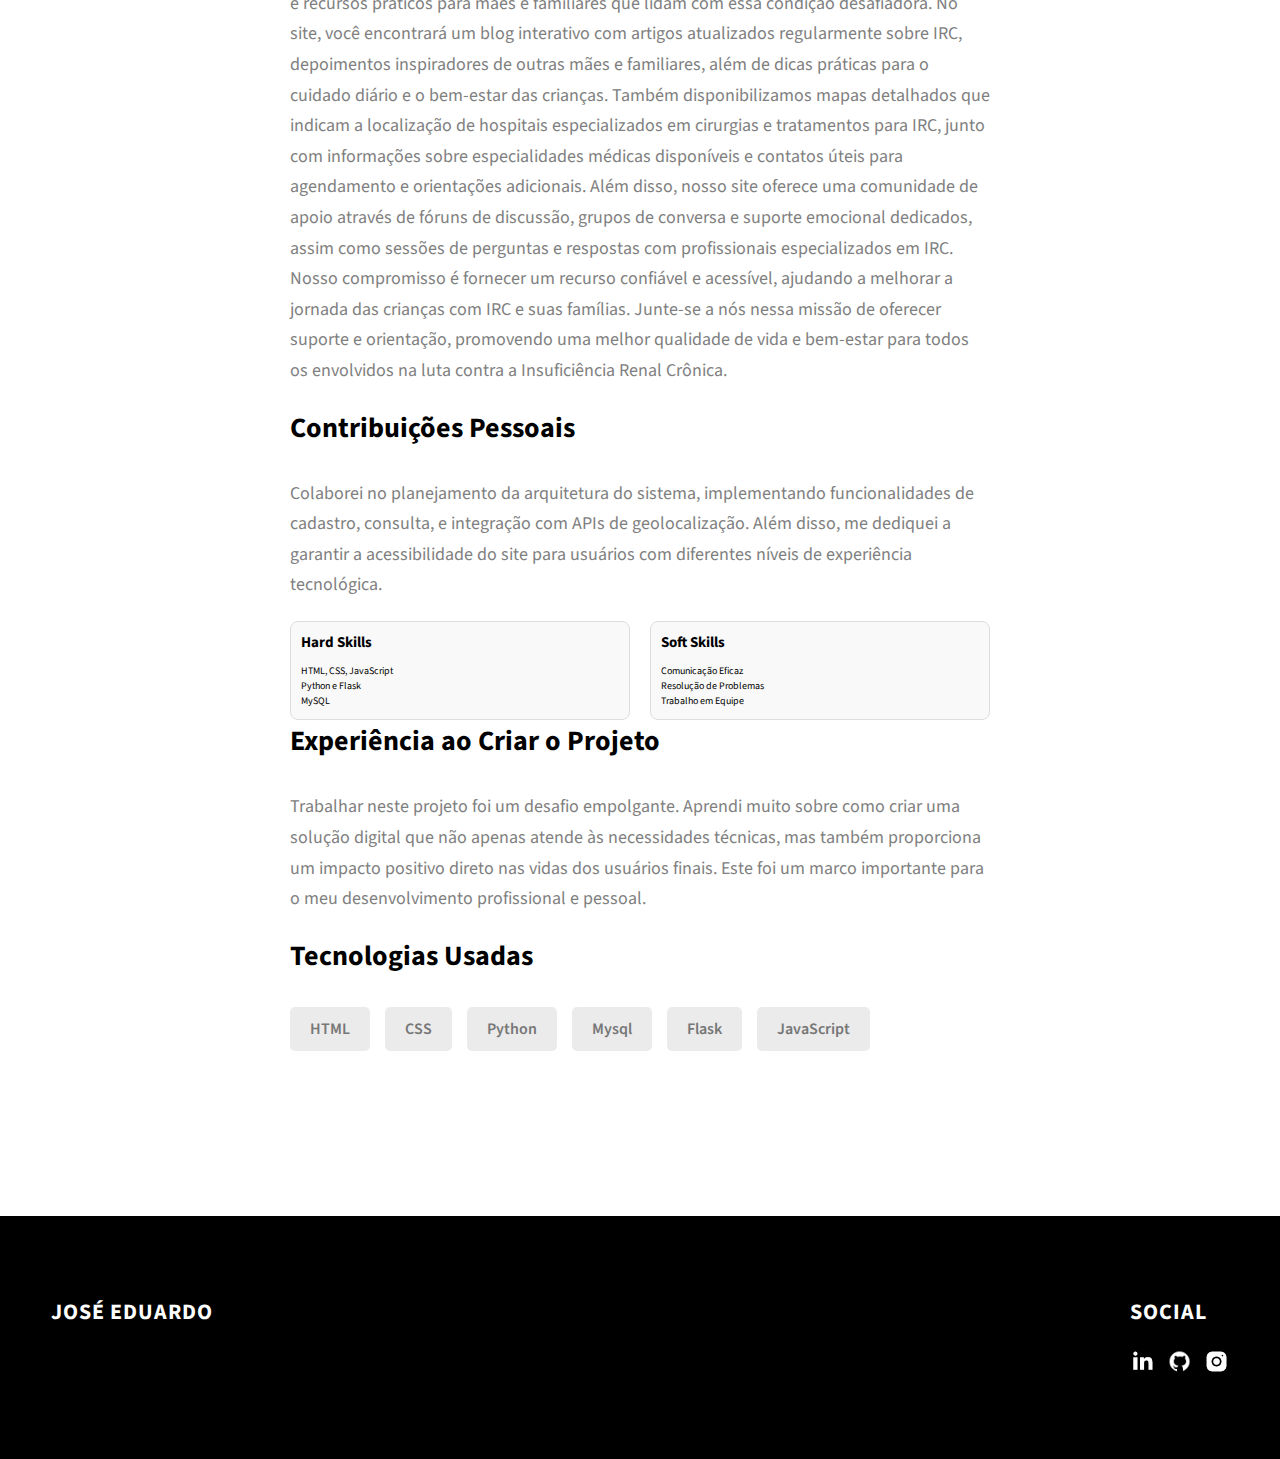
==== commit 5cb0a8a2: "Ajuste projetos" ====
--- a/project-1.html
+++ b/project-1.html
@@ -12,7 +12,9 @@
 
   <link rel="preconnect" href="https://fonts.googleapis.com" />
   <link rel="preconnect" href="https://fonts.gstatic.com" crossorigin />
-  <link href="https://fonts.googleapis.com/css2?family=Source+Sans+Pro:wght@400;600;700;900&display=swap" rel="stylesheet" />
+  <link href="https://fonts.googleapis.com/css2?family=Source+Sans+Pro:wght@400;600;700;900&display=swap"
+    rel="stylesheet" />
+    
 </head>
 
 <body>
@@ -33,7 +35,9 @@
             <a href="./index.html#about" class="header__link">Sobre </a>
           </li>
           <li class="header__link-wrapper">
-            <a href="./index.html#projects" class="header__link"> Projetos </a>
+            <a href="./index.html#projects" class="header__link">
+              Projetos
+            </a>
           </li>
           <li class="header__link-wrapper">
             <a href="./index.html#contact" class="header__link"> Contato </a>
@@ -41,7 +45,8 @@
         </ul>
         <div class="header__main-ham-menu-cont">
           <img src="./assets/svg/ham-menu.svg" alt="hamburger menu" class="header__main-ham-menu" />
-          <img src="./assets/svg/ham-menu-close.svg" alt="hamburger menu close" class="header__main-ham-menu-close d-none" />
+          <img src="./assets/svg/ham-menu-close.svg" alt="hamburger menu close"
+            class="header__main-ham-menu-close d-none" />
         </div>
       </div>
     </div>
@@ -67,7 +72,6 @@
       </div>
     </div>
   </header>
-
   <section class="project-cs-hero">
     <div class="project-cs-hero__content">
       <h1 class="heading-primary">API-Criança Renal</h1>
@@ -82,7 +86,6 @@
       </div>
     </div>
   </section>
-
   <section class="project-details">
     <div class="main-container">
       <div class="project-details__content">
@@ -114,92 +117,85 @@
               melhor qualidade de vida e bem-estar para todos os envolvidos na luta contra a Insuficiência Renal
               Crônica.
             </p>
-          </div>
+
+            <h3 class="project-details__content-title">Contribuições Pessoais</h3>
+            <p class="project-details__desc-para">
+              Colaborei no planejamento da arquitetura do sistema, implementando funcionalidades de cadastro, consulta, e
+              integração com APIs de geolocalização. Além disso, me dediquei a garantir a acessibilidade do site para usuários
+              com diferentes níveis de experiência tecnológica.
+            </p>  
+            <div class="skills-container">
+              <div class="skills-section">
+                <h2>Hard Skills</h2>
+                <ul>
+                  <li>HTML, CSS, JavaScript</li>
+                  <li>Python e Flask</li>
+                  <li>MySQL</li>
+                </ul>
+              </div>
+            
+              <div class="skills-section">
+                <h2>Soft Skills</h2>
+                <ul>
+                  <li>Comunicação Eficaz</li>
+                  <li>Resolução de Problemas</li>
+                  <li>Trabalho em Equipe</li>
+                </ul>
+              </div>
+            </div>
+            
+          
+          <h3 class="project-details__content-title">Experiência ao Criar o Projeto</h3>
+      <p class="project-details__desc-para">
+        Trabalhar neste projeto foi um desafio empolgante. Aprendi muito sobre como criar uma solução digital que não
+        apenas atende às necessidades técnicas, mas também proporciona um impacto positivo direto nas vidas dos usuários
+        finais. Este foi um marco importante para o meu desenvolvimento profissional e pessoal.
+      </p>
           <div class="project-details__tools-used">
             <h3 class="project-details__content-title">Tecnologias Usadas</h3>
             <div class="skills">
               <div class="skills__skill">HTML</div>
               <div class="skills__skill">CSS</div>
               <div class="skills__skill">Python</div>
-              <div class="skills__skill">MySQL</div>
+              <div class="skills__skill">Mysql</div>
               <div class="skills__skill">Flask</div>
               <div class="skills__skill">JavaScript</div>
             </div>
           </div>
+
         </div>
       </div>
     </div>
   </section>
-
-  <section class="project-contributions">
-    <div class="main-container">
-      <h2 class="heading-primary">Contribuições Pessoais</h2>
-      <p class="text-primary">
-        Durante o desenvolvimento da API para o projeto "Criança Renal", contribui com análises e soluções que sempre
-        colocaram a experiência do usuário e a integração eficiente entre sistemas em primeiro lugar. 
-        Tive como foco principal simplificar o acesso às informações críticas para famílias que lidam com a insuficiência renal crônica.
-      </p>
-      <p class="text-primary">
-        Pesquisei formas de balanceamento de carga e otimizei a infraestrutura técnica para garantir que o site 
-        fosse altamente acessível, mesmo durante períodos de alto tráfego. Essas contribuições ajudaram a criar uma 
-        experiência mais confiável e eficiente para todos os usuários.
-      </p>
-    </div>
-  </section>
-
-  <section class="project-skills">
-    <div class="main-container">
-      <h2 class="heading-primary">Hard Skills e Soft Skills</h2>
-      <div class="skills-section">
-        <h3>Hard Skills</h3>
-        <ul class="skills-list">
-          <li>HTML</li>
-          <li>CSS</li>
-          <li>Python</li>
-          <li>Flask</li>
-          <li>MySQL</li>
-          <li>JavaScript</li>
-        </ul>
-      </div>
-      <div class="skills-section">
-        <h3>Soft Skills</h3>
-        <ul class="skills-list">
-          <li>Comunicação</li>
-          <li>Resolução de Problemas</li>
-          <li>Trabalho em Equipe</li>
-          <li>Adaptabilidade</li>
-          <li>Empatia no Design de Experiências</li>
-        </ul>
-      </div>
-    </div>
-  </section>
-
-  <section class="project-experience">
-    <div class="main-container">
-      <h2 class="heading-primary">Experiência ao Criar o Projeto</h2>
-      <p class="text-primary">
-        A criação do projeto "API-Criança Renal" foi uma jornada repleta de aprendizados e desafios. Desde o
-        planejamento até a execução, foi essencial considerar as necessidades de mães e familiares que enfrentam
-        dificuldades diárias ao cuidar de crianças com insuficiência renal crônica.
-      </p>
-      <p class="text-primary">
-        Trabalhar nesse projeto me ensinou a importância de criar interfaces acessíveis e amigáveis, além de
-        implementar soluções tecnológicas que realmente impactassem positivamente a vida dos usuários. 
-        Foi uma experiência enriquecedora que reforçou meu compromisso com a aplicação de tecnologia em projetos sociais.
-      </p>
-    </div>
-  </section>
-
   <footer class="main-footer">
     <div class="main-container">
       <div class="main-footer__upper">
         <div class="main-footer__row main-footer__row-1">
-          <h2 class="heading-primary">José Eduardo</h2>
-          <p class="text-primary">Desenvolvendo soluções com propósito.</p>
+          <h2 class="heading heading-sm main-footer__heading-sm">
+            <span>Social</span>
+          </h2>
+          <div class="main-footer__social-cont">
+            <a target="_blank" rel="noreferrer" href="https://www.linkedin.com/in/jos%C3%A9-eduardo-fernandes-pereira-b26517284/">
+              <img class="main-footer__icon" src="./assets/png/linkedin-ico.png" alt="icon" />
+            </a>
+            <a target="_blank" rel="noreferrer" href="https://github.com/ZduardoPereira">
+              <img class="main-footer__icon" src="./assets/png/github-ico.png" alt="icon" />
+            </a>
+            <a target="_blank" rel="noreferrer" href="https://www.instagram.com/jose__eduardo12/">
+              <img class="main-footer__icon main-footer__icon--mr-none" src="./assets/png/insta-ico.png" alt="icon" />
+            </a>
+          </div>
+        </div>
+        <div class="main-footer__row main-footer__row-2">
+          <h4 class="heading heading-sm text-lt">José Eduardo</h4>
+          <p class="main-footer__short-desc">
+
+          </p>
         </div>
       </div>
     </div>
   </footer>
+  <script src="./index.js"></script>
 </body>
 
-</html>
+</html>--- a/css/style.css
+++ b/css/style.css
@@ -702,3 +702,27 @@
   to {
     opacity: 0;
     top: 27px; } }
+
+    .skills-container {
+      display: flex; /* Coloca os itens lado a lado */
+      gap: 20px; /* Espaço entre as colunas */
+      justify-content: space-between; /* Distribui o espaço entre os itens */
+    }
+    
+    .skills-section {
+      flex: 1; /* Ajusta o tamanho das colunas para serem proporcionais */
+      padding: 10px;
+      border: 1px solid #ddd; /* Apenas para visualização */
+      border-radius: 8px;
+      background-color: #f9f9f9;
+    }
+    
+    .skills-section h2 {
+      margin-bottom: 10px;
+    }
+    
+    .skills-section ul {
+      list-style: none;
+      padding: 0;
+    }
+    